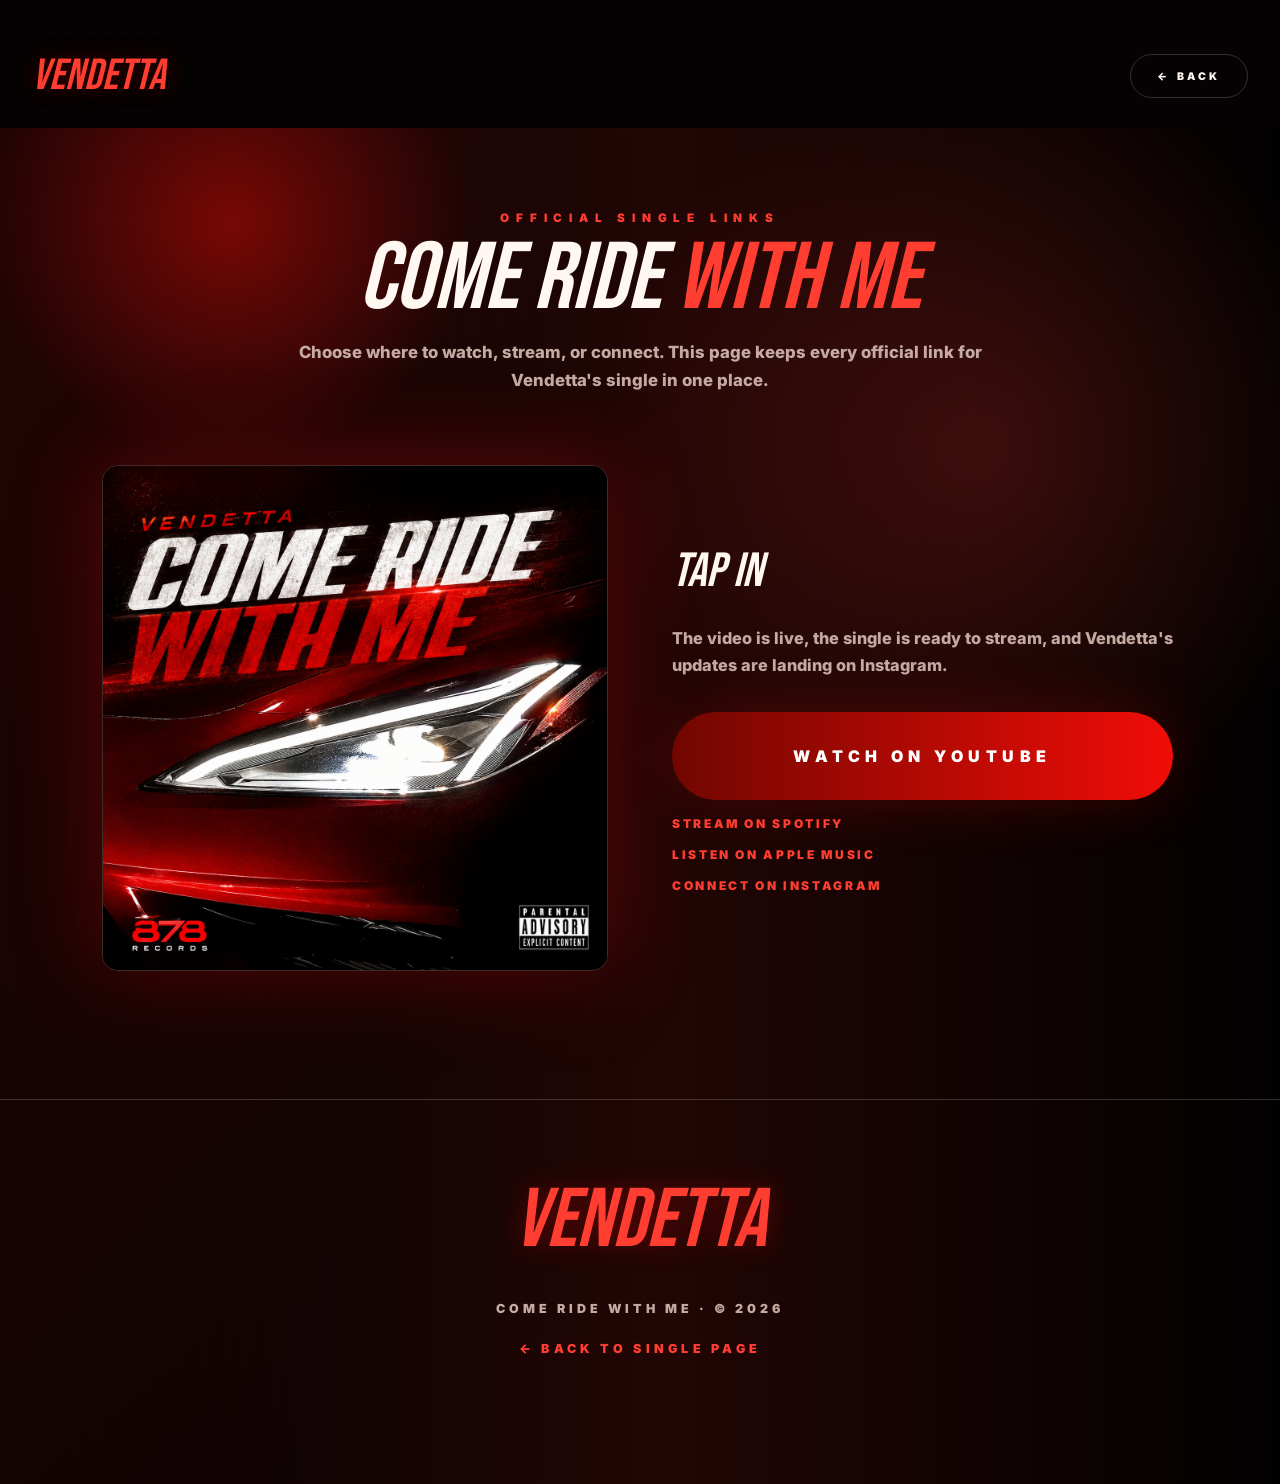
==== go-direct.html @ 00a45a80 "Add files via upload" ====
<!doctype html>
<html lang="en">
  <head>
    <meta charset="utf-8">
    <meta name="viewport" content="width=device-width, initial-scale=1">
    <title>Vendetta Links - Come Ride With Me</title>
    <meta name="description" content="Official links for Come Ride With Me, the single from Vendetta.">
    <link rel="preconnect" href="https://fonts.googleapis.com">
    <link rel="preconnect" href="https://fonts.gstatic.com" crossorigin>
    <link href="https://fonts.googleapis.com/css2?family=Bebas+Neue&amp;family=Inter:wght@500;700;800;900&amp;display=swap" rel="stylesheet">
    <link rel="stylesheet" href="styles.css">
  </head>
  <body>
    <header class="site-header">
      <a class="brand-mark" href="index.html">Vendetta</a>
      <nav class="top-actions" aria-label="Primary">
        <a class="pill" href="index.html">&larr; Back</a>
      </nav>
    </header>

    <main>
      <section class="direct-intro section-tall">
        <p class="eyebrow">Official Single Links</p>
        <h1>Come Ride <span>With Me</span></h1>
        <p>Choose where to watch, stream, or connect. This page keeps every official link for Vendetta's single in one place.</p>

        <div class="activation-grid">
          <img class="cover-art small" src="assets/come-ride-with-me-cover.png" alt="Come Ride With Me cover art by Vendetta">

          <div class="activation-copy">
            <h2>Tap In</h2>
            <p>The video is live, the single is ready to stream, and Vendetta's updates are landing on Instagram.</p>
            <div class="direct-link-stack">
              <a class="primary-link" href="https://www.youtube.com/watch?v=Fo9qMPSjpgY" target="_blank" rel="noreferrer">Watch On YouTube</a>
              <a class="placeholder-link" href="https://open.spotify.com/artist/3orquUnBADLYKIZwhU2bjW?si=xbFsuVucQ4eFPCskoPPDcA" target="_blank" rel="noreferrer">Stream On Spotify</a>
              <a class="placeholder-link" href="https://music.apple.com/us/artist/vendetta/595860139" target="_blank" rel="noreferrer">Listen On Apple Music</a>
              <a class="placeholder-link" href="https://www.instagram.com/kris.kdotz?igsh=ODA4emFtOTk3bWI0" target="_blank" rel="noreferrer">Connect On Instagram</a>
            </div>
          </div>
        </div>
      </section>
    </main>

    <footer class="direct-footer">
      <a class="brand-mark footer-brand" href="index.html">Vendetta</a>
      <p>Come Ride With Me &middot; &copy; 2026</p>
      <a href="index.html">&larr; Back To Single Page</a>
    </footer>
  </body>
</html>
---- styles.css ----
:root {
  --bg: #050303;
  --panel: #130708;
  --panel-soft: #260909;
  --text: #fff7f2;
  --muted: #c5aaa2;
  --line: rgba(255, 247, 242, 0.18);
  --red: #f10d08;
  --red-soft: #ff3d31;
  --red-deep: #720600;
}

* {
  box-sizing: border-box;
}

html {
  scroll-behavior: smooth;
}

body {
  margin: 0;
  color: var(--text);
  background:
    radial-gradient(circle at 18% 15%, rgba(241, 13, 8, 0.42), transparent 15rem),
    radial-gradient(circle at 77% 30%, rgba(255, 61, 49, 0.18), transparent 24rem),
    linear-gradient(102deg, rgba(241, 13, 8, 0.13), transparent 38%),
    linear-gradient(90deg, #050303 0%, #210605 52%, #020101 100%);
  font-family: Inter, Arial, sans-serif;
  overflow-x: hidden;
}

body::before {
  content: "";
  position: fixed;
  inset: 0;
  pointer-events: none;
  background:
    linear-gradient(180deg, rgba(5, 3, 3, 0.98) 0 8rem, transparent 8rem),
    radial-gradient(circle at 50% -4rem, rgba(255, 255, 255, 0.14), transparent 13rem);
  z-index: 0;
}

a {
  color: inherit;
  text-decoration: none;
}

.site-header {
  position: sticky;
  top: 0;
  z-index: 10;
  display: flex;
  align-items: center;
  justify-content: space-between;
  height: 8rem;
  padding: 2.75rem 2rem 1.25rem;
  background: rgba(5, 3, 3, 0.86);
  backdrop-filter: blur(22px);
}

.brand-mark {
  color: var(--red-soft);
  font-family: "Bebas Neue", Impact, sans-serif;
  font-size: clamp(2.4rem, 3.4vw, 4.2rem);
  font-style: italic;
  line-height: 0.8;
  text-transform: uppercase;
  text-shadow: 0 0 26px rgba(241, 13, 8, 0.33);
}

.top-actions {
  display: flex;
  gap: 0.95rem;
}

.pill {
  display: inline-grid;
  min-width: 7.35rem;
  min-height: 2.7rem;
  place-items: center;
  border: 1px solid var(--line);
  border-radius: 999px;
  color: var(--text);
  font-size: 0.66rem;
  font-weight: 900;
  letter-spacing: 0.34em;
  padding: 0.68rem 1.28rem;
  text-transform: uppercase;
}

.pill-accent {
  border-color: rgba(255, 61, 49, 0.72);
  color: white;
  background: linear-gradient(90deg, var(--red-deep), var(--red));
  box-shadow: 0 0 40px rgba(241, 13, 8, 0.24);
}

.section-tall {
  position: relative;
  z-index: 1;
  min-height: 100vh;
  padding: 8rem 8vw;
}

.hero-panel {
  display: grid;
  align-content: start;
  justify-items: center;
  text-align: center;
  min-height: calc(100vh - 8rem);
  padding-top: clamp(5.8rem, 8.8vh, 7.2rem);
}

.cover-wrap {
  display: grid;
  place-items: center;
  min-height: clamp(37rem, 49vw, 41rem);
  width: 100%;
}

.cover-art {
  display: block;
  width: min(36.4rem, 68vw);
  aspect-ratio: 1;
  object-fit: cover;
  border: 1px solid rgba(255, 255, 255, 0.16);
  border-radius: 16px;
  box-shadow:
    0 0 90px rgba(241, 13, 8, 0.33),
    0 26px 70px rgba(0, 0, 0, 0.45);
}

.cover-art.small {
  width: min(35.1rem, 100%);
}

.video-frame {
  width: min(48rem, 88vw);
  aspect-ratio: 16 / 9;
  margin: 3.4rem 0 0;
  overflow: hidden;
  border: 1px solid rgba(255, 255, 255, 0.16);
  border-radius: 16px;
  background: #050303;
  box-shadow:
    0 0 70px rgba(241, 13, 8, 0.22),
    0 24px 65px rgba(0, 0, 0, 0.44);
}

.video-frame iframe {
  display: block;
  width: 100%;
  height: 100%;
  border: 0;
}

.eyebrow {
  margin: 0 0 1rem;
  color: var(--red-soft);
  font-size: 0.73rem;
  font-weight: 900;
  letter-spacing: 0.58em;
  text-transform: uppercase;
}

.release-title,
.direct-intro h1,
.connect-section h2 {
  margin: 0;
  font-family: "Bebas Neue", Impact, sans-serif;
  font-weight: 400;
  line-height: 0.82;
  text-transform: uppercase;
}

.release-title {
  max-width: 70rem;
  font-size: clamp(6.7rem, 11.4vw, 14.2rem);
  font-style: italic;
  text-shadow: 0 0 32px rgba(241, 13, 8, 0.18);
}

.release-title span {
  display: block;
}

.release-title span:last-child,
.direct-intro h1 span {
  color: var(--red-soft);
}

.stacked-actions {
  display: grid;
  justify-items: center;
  gap: 1.28rem;
  margin-top: 3rem;
}

.stacked-actions .pill {
  width: min(19rem, 82vw);
}

.bottom-dock {
  position: fixed;
  bottom: 1.5rem;
  left: 50%;
  z-index: 20;
  display: flex;
  align-items: center;
  gap: 1.18rem;
  transform: translateX(-50%);
  border: 1px solid var(--line);
  border-radius: 999px;
  background: rgba(5, 3, 3, 0.78);
  backdrop-filter: blur(18px);
  padding: 0.9rem 1.65rem;
}

.bottom-dock a {
  color: var(--text);
  font-size: 0.66rem;
  font-weight: 900;
  letter-spacing: 0.32em;
  text-transform: uppercase;
  white-space: nowrap;
}

.bottom-dock span {
  width: 1px;
  height: 1.4rem;
  background: var(--line);
}

.connect-section {
  display: grid;
  justify-items: center;
  align-content: start;
  text-align: center;
  min-height: calc(100vh - 8rem);
  padding-top: clamp(8.6rem, 13vh, 11rem);
}

.connect-section h2 {
  font-size: clamp(4rem, 5.35vw, 5.7rem);
  font-style: italic;
}

.connect-copy {
  max-width: 45rem;
  margin: 2rem 0 3.25rem;
  color: var(--muted);
  font-size: 1.03rem;
  font-weight: 800;
  line-height: 1.7;
}

.link-list {
  display: grid;
  gap: 1rem;
  width: min(43.8rem, 100%);
}

.link-list a {
  display: grid;
  align-items: center;
  min-height: 4.35rem;
  border: 1px solid var(--line);
  border-radius: 14px;
  padding: 1rem 1.65rem;
  text-align: left;
  font-size: 0.98rem;
  font-weight: 900;
  letter-spacing: 0.1em;
  text-transform: uppercase;
  background: rgba(5, 3, 3, 0.34);
}

.site-footer {
  position: relative;
  z-index: 1;
  display: grid;
  grid-template-columns: 1fr auto;
  gap: 2rem;
  min-height: 24.5rem;
  border-top: 1px solid var(--line);
  padding: 7rem 15.2vw 9rem;
}

.footer-brand {
  display: block;
  margin-bottom: 1.4rem;
  font-size: clamp(4.2rem, 6.5vw, 7.5rem);
}

.site-footer p,
.direct-footer p {
  color: var(--muted);
  font-size: 0.78rem;
  font-weight: 900;
  letter-spacing: 0.32em;
  text-transform: uppercase;
}

.footer-links {
  display: flex;
  gap: 5rem;
}

.footer-links div {
  display: grid;
  align-content: start;
  gap: 0.85rem;
}

.footer-links span {
  color: var(--muted);
  font-size: 0.7rem;
  font-weight: 900;
  letter-spacing: 0.32em;
  text-transform: uppercase;
}

.footer-links a {
  font-weight: 900;
  letter-spacing: 0.08em;
  text-transform: uppercase;
}

.direct-intro {
  display: grid;
  justify-items: center;
  align-content: start;
  text-align: center;
  min-height: calc(100vh - 8rem);
  padding-top: clamp(5.2rem, 8.5vh, 6.4rem);
}

.direct-intro h1 {
  font-size: clamp(5.8rem, 7.4vw, 8.6rem);
  font-style: italic;
}

.direct-intro > p:not(.eyebrow) {
  max-width: 47rem;
  margin: 1.25rem 0 4.45rem;
  color: var(--muted);
  font-size: 1.05rem;
  font-weight: 800;
  line-height: 1.65;
}

.activation-grid {
  display: grid;
  grid-template-columns: minmax(22rem, 35.1rem) minmax(22rem, 35rem);
  align-items: center;
  gap: clamp(4rem, 4.85vw, 6rem);
  text-align: left;
}

.activation-copy h2 {
  margin: 0 0 1.55rem;
  font-family: "Bebas Neue", Impact, sans-serif;
  font-size: clamp(3rem, 3.2vw, 3.85rem);
  font-style: italic;
  font-weight: 400;
  text-transform: uppercase;
}

.activation-copy p {
  color: var(--muted);
  font-size: 1.02rem;
  font-weight: 800;
  line-height: 1.68;
}

.direct-link-stack {
  display: grid;
  justify-items: start;
  gap: 1rem;
  margin-top: 2rem;
}

.primary-link {
  display: grid;
  place-items: center;
  width: min(31.3rem, 86vw);
  min-height: 5.55rem;
  border-radius: 999px;
  background: linear-gradient(90deg, var(--red-deep), var(--red));
  color: white;
  font-weight: 900;
  letter-spacing: 0.34em;
  text-transform: uppercase;
  box-shadow: 0 0 60px rgba(241, 13, 8, 0.2);
}

.placeholder-link {
  color: var(--red-soft);
  font-size: 0.75rem;
  font-weight: 900;
  letter-spacing: 0.22em;
  text-transform: uppercase;
}

.direct-footer {
  position: relative;
  z-index: 1;
  display: grid;
  justify-items: center;
  gap: 0.75rem;
  min-height: 21.5rem;
  border-top: 1px solid var(--line);
  padding: 5.5rem 2rem 8rem;
  text-align: center;
}

.direct-footer a:not(.brand-mark) {
  color: var(--red-soft);
  font-size: 0.78rem;
  font-weight: 900;
  letter-spacing: 0.34em;
  text-transform: uppercase;
}

@media (max-width: 1050px) {
  .activation-grid {
    grid-template-columns: 1fr;
    justify-items: center;
  }

  .activation-copy {
    max-width: 36rem;
  }
}

@media (max-width: 720px) {
  .site-header {
    height: auto;
    min-height: 6.2rem;
    padding: 1.5rem 1rem 1rem;
  }

  .top-actions {
    gap: 0.5rem;
  }

  .pill {
    min-width: auto;
    min-height: 2.45rem;
    font-size: 0.62rem;
    letter-spacing: 0.22em;
    padding: 0.65rem 0.9rem;
  }

  .section-tall {
    padding: 5.5rem 1.25rem;
  }

  .cover-wrap {
    min-height: 23rem;
  }

  .cover-art {
    width: min(22rem, 88vw);
    border-radius: 12px;
  }

  .video-frame {
    width: min(22rem, 88vw);
    margin-bottom: 2.4rem;
    border-radius: 12px;
  }

  .release-title,
  .direct-intro h1 {
    font-size: clamp(5.2rem, 24vw, 7.8rem);
  }

  .bottom-dock {
    width: calc(100vw - 2rem);
    justify-content: center;
    gap: 0.75rem;
    padding: 0.8rem 0.9rem;
  }

  .bottom-dock a {
    font-size: 0.58rem;
    letter-spacing: 0.18em;
  }

  .site-footer {
    grid-template-columns: 1fr;
    padding: 5rem 1.5rem 8rem;
  }

  .footer-links {
    gap: 2.2rem;
  }
}
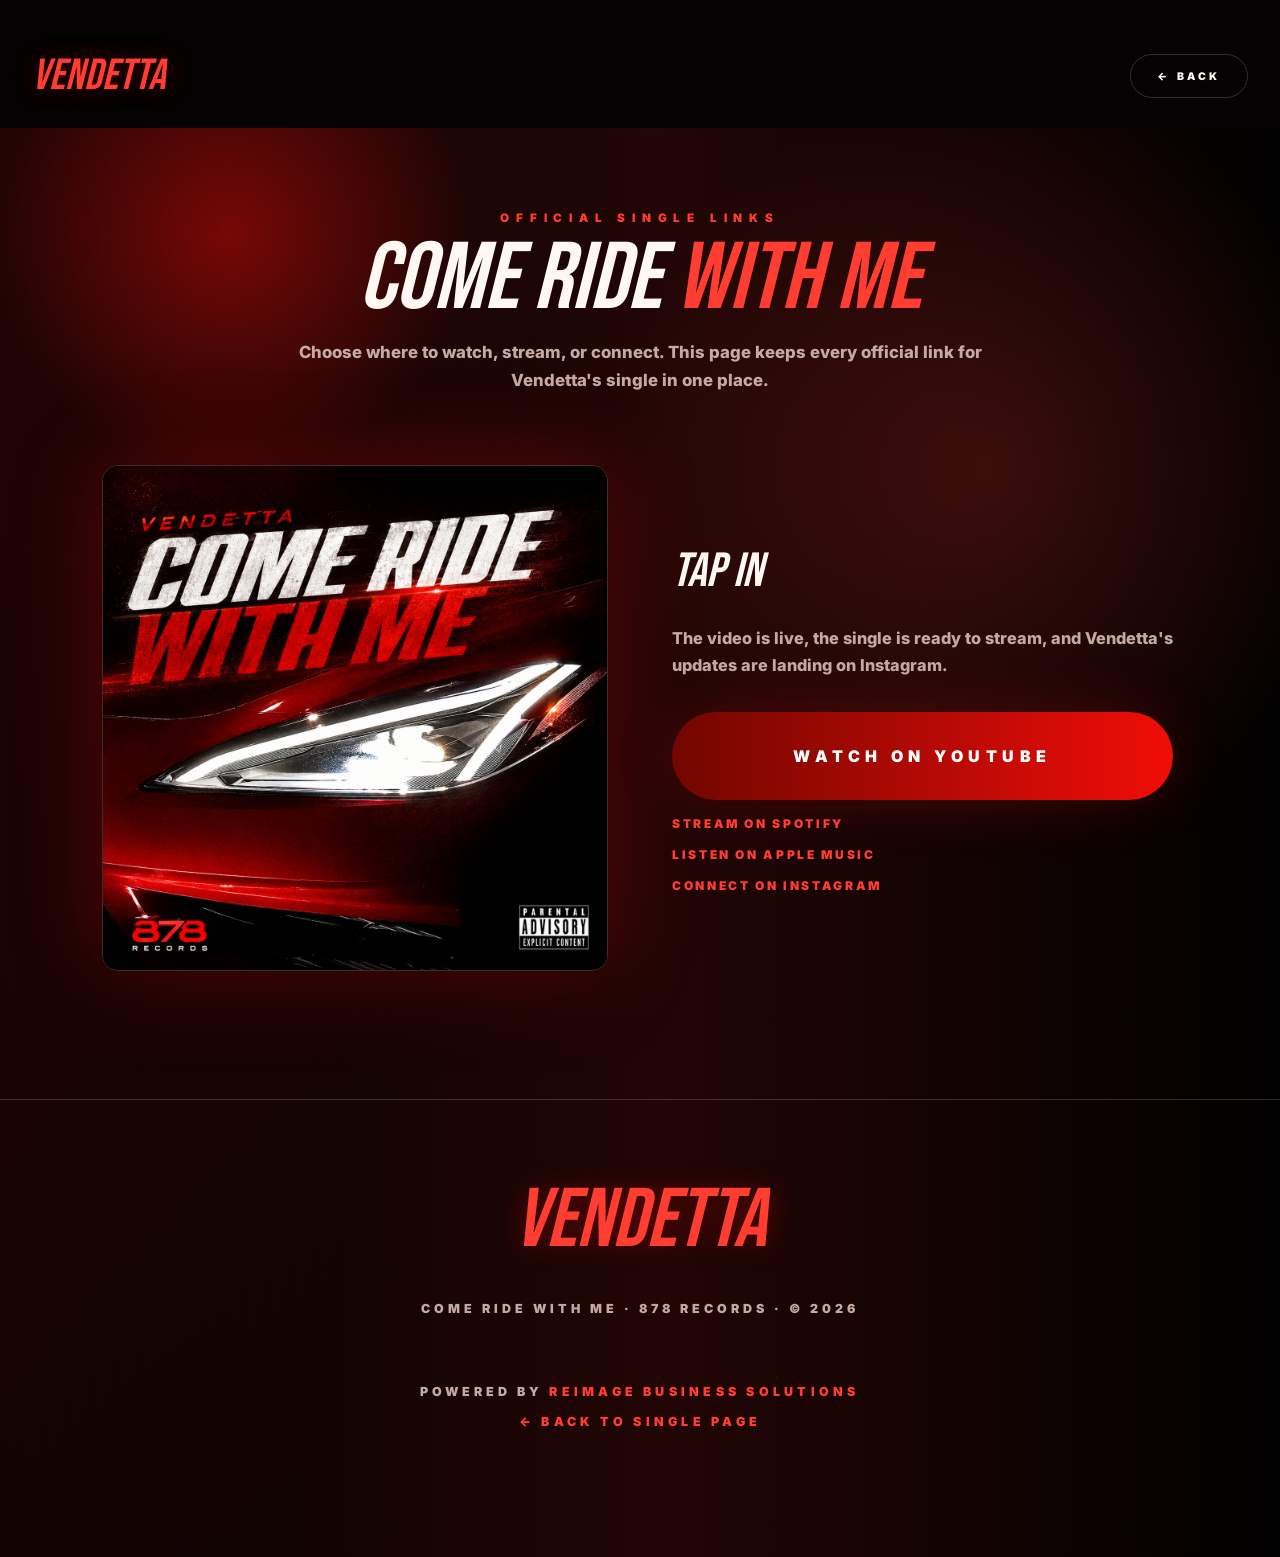
==== commit cb780b57: "Add files via upload" ====
--- a/go-direct.html
+++ b/go-direct.html
@@ -43,7 +43,8 @@
 
     <footer class="direct-footer">
       <a class="brand-mark footer-brand" href="index.html">Vendetta</a>
-      <p>Come Ride With Me &middot; &copy; 2026</p>
+      <p>Come Ride With Me &middot; 878 Records &middot; &copy; 2026</p>
+      <p class="footer-credit">Powered By <a href="https://reimagebs.com" target="_blank" rel="noreferrer">REIMAGE BUSINESS SOLUTIONS</a></p>
       <a href="index.html">&larr; Back To Single Page</a>
     </footer>
   </body>
--- a/styles.css
+++ b/styles.css
@@ -281,7 +281,7 @@
   z-index: 1;
   display: grid;
   grid-template-columns: 1fr auto;
-  gap: 2rem;
+  gap: 2rem 4rem;
   min-height: 24.5rem;
   border-top: 1px solid var(--line);
   padding: 7rem 15.2vw 9rem;
@@ -325,6 +325,19 @@
   font-weight: 900;
   letter-spacing: 0.08em;
   text-transform: uppercase;
+}
+
+.footer-credit {
+  grid-column: 1 / -1;
+  justify-self: center;
+  max-width: min(42rem, 100%);
+  margin: 2.5rem 0 0;
+  text-align: center;
+  line-height: 1.7;
+}
+
+.footer-credit a {
+  color: var(--red-soft);
 }
 
 .direct-intro {
@@ -491,10 +504,24 @@
 
   .site-footer {
     grid-template-columns: 1fr;
+    justify-items: center;
     padding: 5rem 1.5rem 8rem;
+    text-align: center;
   }
 
   .footer-links {
+    flex-wrap: wrap;
+    justify-content: center;
     gap: 2.2rem;
   }
-}
+
+  .footer-links div {
+    justify-items: center;
+  }
+
+  .footer-credit {
+    margin-top: 1.4rem;
+    font-size: 0.68rem;
+    letter-spacing: 0.2em;
+  }
+}
